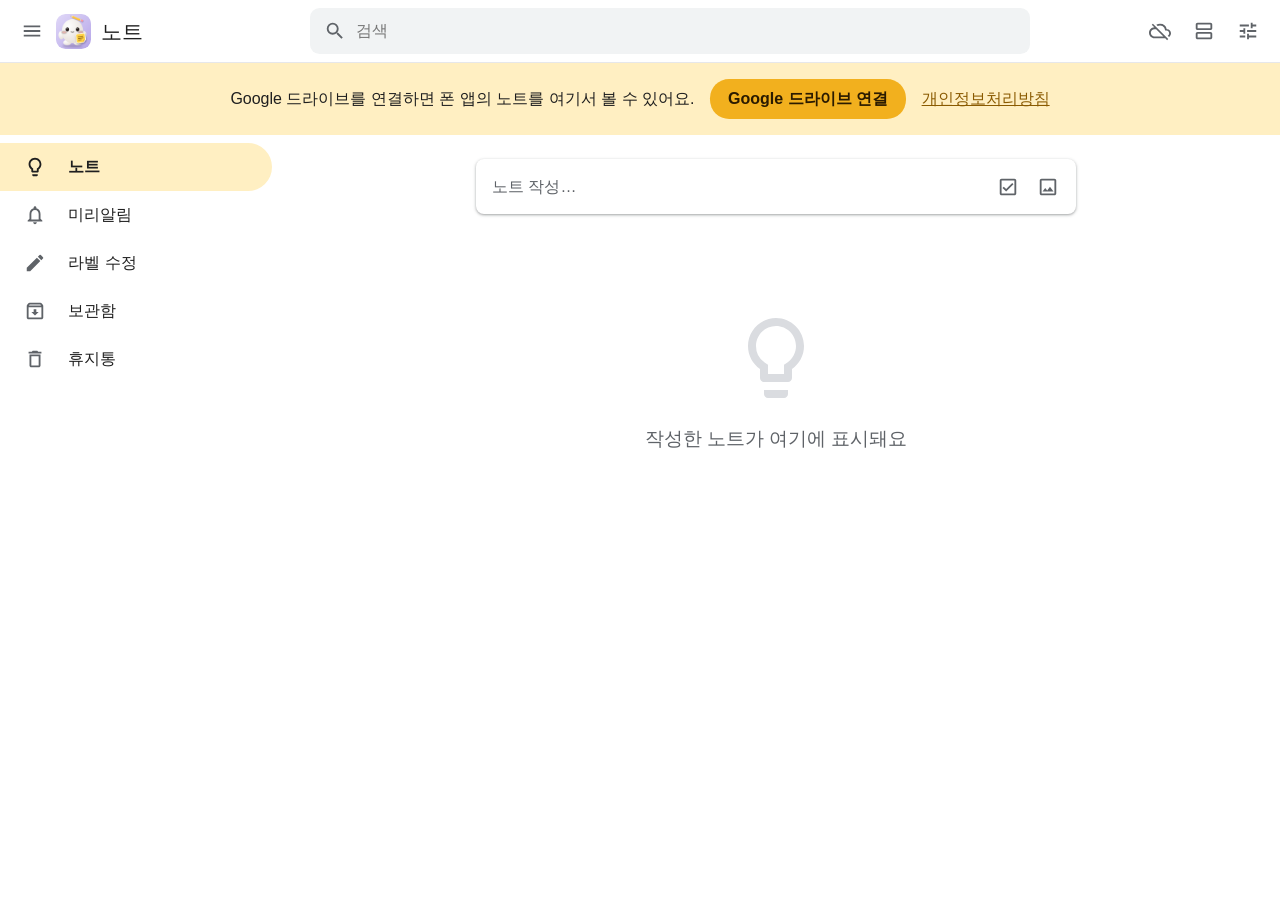
==== index.html @ cf8cc5d2 "웹 라벨 칩 × 버튼" ====
<!doctype html>
<html lang="ko">
  <head>
    <meta charset="utf-8" />
    <meta name="viewport" content="width=device-width, initial-scale=1" />
    <title>RiccoNote</title>
    <meta name="description" content="RiccoNote 웹 버전 — 폰 앱과 같은 노트를 PC 에서" />
    <link rel="icon" href="favicon.png" />
    <script type="module" crossorigin src="./assets/index-DwmAsapv.js"></script>
    <link rel="stylesheet" crossorigin href="./assets/index-DNqssK3m.css">
  </head>
  <body>
    <div id="root"></div>
  </body>
</html>
---- assets/index-DNqssK3m.css ----
:root,:root[data-theme=light]{--bg: #ffffff;--fg: #1f1f1f;--sub: #5f6368;--surface: #f1f3f4;--line: #dadce0;--line2: #e6e7ea;--primary: #8a5a00;--accent: #f2b01e;--sel: #ffefc2;--scrim: rgba(32, 33, 36, .55);--shadow: 0 1px 2px rgba(60,64,67,.3), 0 1px 3px 1px rgba(60,64,67,.15);color-scheme:light}:root[data-theme=dark]{--bg: #202124;--fg: #e8eaed;--sub: #9aa0a6;--surface: #2d2e31;--line: #5f6368;--line2: #3c4043;--primary: #ffc94a;--accent: #ffc94a;--sel: #41423f;--scrim: rgba(0, 0, 0, .6);--shadow: 0 1px 2px rgba(0,0,0,.6), 0 1px 3px 1px rgba(0,0,0,.3);color-scheme:dark}:root[data-theme=gray]{--bg: #2a2d32;--fg: #eceef1;--sub: #a3abb5;--surface: #34383e;--line: #555b63;--line2: #474c53;--primary: #ffc94a;--accent: #ffc94a;--sel: #3c4047;--scrim: rgba(0, 0, 0, .55);--shadow: 0 1px 2px rgba(0,0,0,.5), 0 1px 3px 1px rgba(0,0,0,.25);color-scheme:dark}*{box-sizing:border-box}html,body{margin:0;height:100%}body{background:var(--bg);color:var(--fg);font-family:-apple-system,Segoe UI,Malgun Gothic,Apple SD Gothic Neo,Noto Sans KR,sans-serif;font-size:1rem;line-height:1.5}button{font:inherit;color:inherit;background:none;border:0;cursor:pointer}input,textarea{font:inherit;color:inherit}a{color:var(--primary)}.icon-btn{width:2.5rem;height:2.5rem;border-radius:50%;display:inline-flex;align-items:center;justify-content:center;color:var(--sub);flex:none}.icon-btn:hover{background:color-mix(in srgb,var(--fg) 8%,transparent);color:var(--fg)}.icon-btn.active{color:var(--fg);background:color-mix(in srgb,var(--fg) 10%,transparent)}.icon-btn.warn{color:#d93025}.icon-btn.spin svg{animation:spin 1s linear infinite}@keyframes spin{to{transform:rotate(360deg)}}.text-btn{padding:.45rem .9rem;border-radius:6px;font-weight:600;font-size:.9rem;color:var(--fg)}.text-btn:hover{background:color-mix(in srgb,var(--fg) 8%,transparent)}.text-btn.danger{color:#d93025}.filled-btn{padding:.5rem 1.1rem;border-radius:1.2rem;font-weight:600;background:var(--accent);color:#2b1b00}.app{min-height:100%;display:flex;flex-direction:column}.top{position:sticky;top:0;z-index:20;display:flex;align-items:center;gap:.25rem;padding:.5rem .75rem;background:var(--bg);border-bottom:1px solid var(--line2)}.brand{display:flex;align-items:center;gap:.6rem;min-width:9rem;font-size:1.3rem;color:var(--fg)}.brand img{width:2.2rem;height:2.2rem;border-radius:.6rem}.search{flex:1;max-width:45rem;margin:0 auto;display:flex;align-items:center;gap:.5rem;background:var(--surface);border-radius:.6rem;padding:0 .5rem 0 .9rem;height:2.9rem;color:var(--sub)}.search input{flex:1;border:0;outline:0;background:none;font-size:1rem;color:var(--fg);min-width:0}.banner{display:flex;align-items:center;justify-content:center;gap:1rem;flex-wrap:wrap;padding:1rem;background:var(--sel);text-align:center}.banner.small{padding:.4rem 1rem;font-size:.9rem}.body{flex:1;display:flex}.nav{width:0;overflow:hidden;flex:none;padding-top:.5rem;transition:width .15s}.nav.open{width:17rem}.nav-item{display:flex;align-items:center;gap:1.4rem;width:100%;height:3rem;padding:0 1.5rem;border-radius:0 1.5rem 1.5rem 0;color:var(--fg);text-align:left;white-space:nowrap}.nav-item svg{color:var(--sub)}.nav-item span{overflow:hidden;text-overflow:ellipsis}.nav-item:hover{background:color-mix(in srgb,var(--fg) 6%,transparent)}.nav-item.on{background:var(--sel);font-weight:600}.nav-item.on svg{color:var(--fg)}.main{flex:1;min-width:0;padding:1.5rem 1rem 4rem}.composer{max-width:37.5rem;margin:0 auto 2rem;display:flex;align-items:center;padding:.25rem .5rem .25rem 0;border-radius:.5rem;box-shadow:var(--shadow);background:var(--bg)}.composer-text{flex:1;text-align:left;padding:.7rem 1rem;color:var(--sub);font-weight:500}.trash-bar{text-align:center;color:var(--sub);font-style:italic;margin-bottom:1.5rem;display:flex;align-items:center;justify-content:center;gap:1rem;flex-wrap:wrap}.empty{display:flex;flex-direction:column;align-items:center;color:var(--line);margin-top:6rem}.empty p{color:var(--sub);font-size:1.2rem}.section{max-width:100rem;margin:0 auto 1.5rem}.section-title{font-size:.72rem;font-weight:600;letter-spacing:.06em;color:var(--sub);margin:0 0 .6rem .4rem;text-transform:uppercase}.cols{display:flex;gap:1rem;align-items:flex-start;justify-content:center}.col{flex:0 1 15rem;min-width:0;display:flex;flex-direction:column;gap:1rem}.cols.single .col{flex-basis:37.5rem}.card{position:relative;border:1px solid var(--line);border-radius:.5rem;overflow:hidden;cursor:default;transition:box-shadow .15s;word-break:break-word}.card.colored{border-color:transparent}.card:hover{box-shadow:var(--shadow)}.card.dragging{opacity:.35}.card-in{padding:.75rem 1rem .5rem}.card-title{font-weight:600;font-size:1rem;margin-bottom:.3rem;display:-webkit-box;-webkit-line-clamp:2;-webkit-box-orient:vertical;overflow:hidden}.card-body{font-size:.9rem;white-space:pre-wrap;display:-webkit-box;-webkit-line-clamp:10;-webkit-box-orient:vertical;overflow:hidden}.card-body.muted{color:var(--sub)}.card-item{display:flex;gap:.4rem;align-items:flex-start;font-size:.9rem}.card-item svg{margin-top:.2rem;color:var(--sub)}.card-item.indent{padding-left:1.4rem}.card-item.done span{text-decoration:line-through;color:var(--sub)}.card-more{font-size:.8rem;color:var(--sub);margin-top:.2rem}.card-tools{display:flex;justify-content:flex-end;padding:0 .3rem .2rem;opacity:0;transition:opacity .15s}.card:hover .card-tools,.card:focus-within .card-tools{opacity:1}@media (hover: none){.card-tools{opacity:1}}.card-tools .icon-btn{width:2.1rem;height:2.1rem}.card-colors{position:absolute;left:.5rem;right:.5rem;bottom:2.6rem;z-index:5;background:var(--bg);border-radius:.5rem;box-shadow:var(--shadow);padding:.5rem}.chips{display:flex;flex-wrap:wrap;gap:.35rem;margin-top:.5rem}.chip{display:inline-flex;align-items:center;gap:.3rem;padding:.15rem .65rem;border-radius:1rem;font-size:.82rem;background:color-mix(in srgb,var(--fg) 8%,transparent);color:var(--fg)}.chip-text{padding:0;font-size:inherit}.chip-x{display:inline-flex;padding:0;margin-right:-.3rem;border-radius:50%;color:var(--sub)}.chip-x:hover{color:var(--fg);background:color-mix(in srgb,var(--fg) 12%,transparent)}.chip.small{font-size:.74rem;padding:.1rem .55rem}.chip.past{text-decoration:line-through;color:var(--sub)}.chip.sel{background:var(--accent);color:#2b1b00;font-weight:600}.photo-grid{display:flex;flex-direction:column;gap:2px}.photo-row{display:flex;gap:2px}.photo{flex:1;min-width:0;height:9rem;object-fit:cover;display:block;cursor:pointer}.photo-row:only-child .photo:only-child{height:auto;max-height:22rem}.photo-missing{display:flex;align-items:center;justify-content:center;background:var(--surface);color:var(--sub)}.viewer{position:fixed;top:0;right:0;bottom:0;left:0;z-index:60;background:#000000eb;display:flex;align-items:center;justify-content:center;color:#fff}.viewer-bar{position:absolute;top:0;left:0;right:0;display:flex;align-items:center;padding:.5rem 1rem;gap:.5rem}.viewer .icon-btn{color:#fff}.viewer-img{max-width:92vw;max-height:86vh;object-fit:contain}.viewer-prev,.viewer-next{position:absolute;top:50%}.viewer-prev{left:1rem}.viewer-next{right:1rem}.scrim{position:fixed;top:0;right:0;bottom:0;left:0;z-index:40;background:var(--scrim);display:flex;align-items:flex-start;justify-content:center;padding:6vh 1rem 1rem;overflow-y:auto}.editor{position:relative;width:100%;max-width:37.5rem;border-radius:.5rem;box-shadow:0 4px 24px #00000059;display:flex;flex-direction:column;max-height:88vh;border:1px solid var(--line2)}.editor-scroll{overflow-y:auto;padding-bottom:.5rem}.editor-head{display:flex;align-items:flex-start;padding:.6rem .5rem 0 1rem}.title-input,.body-input,.item-text{width:100%;border:0;outline:0;background:none;resize:none;overflow:hidden;display:block;padding:0}.title-input{font-size:1.35rem;font-weight:500;padding:.45rem 0}.body-input{padding:.2rem 1rem;min-height:3rem;font-size:1rem}.items{padding:0 .5rem}.item{display:flex;align-items:flex-start;gap:.5rem;padding:.15rem 0 .15rem .5rem;border-top:1px solid transparent;border-bottom:1px solid transparent}.item:focus-within{border-color:var(--line2)}.item.indent{padding-left:2.2rem}.item input[type=checkbox]{margin-top:.35rem;width:1.05rem;height:1.05rem;accent-color:var(--sub);flex:none}.item.done .item-text{text-decoration:line-through;color:var(--sub)}.item .item-btn{opacity:0;width:2rem;height:2rem}.item:hover .item-btn,.item:focus-within .item-btn{opacity:1}.add-item,.done-toggle{display:flex;align-items:center;gap:.6rem;padding:.45rem .5rem;color:var(--sub)}.editor .chips{padding:0 1rem}.edited{text-align:right;font-size:.78rem;color:var(--sub);padding:.4rem 1rem 0}.editor-bar{display:flex;align-items:center;flex-wrap:wrap;padding:.25rem .5rem;gap:.1rem}.color-pop{padding:.6rem 1rem;border-top:1px solid var(--line2)}.menu-wrap{position:relative}.menu{position:absolute;bottom:2.6rem;left:0;z-index:10;min-width:11rem;padding:.4rem 0;border-radius:.4rem;background:var(--bg);box-shadow:0 2px 10px #0000004d;display:flex;flex-direction:column}.menu button{text-align:left;padding:.5rem 1rem;font-size:.92rem}.menu button:hover{background:color-mix(in srgb,var(--fg) 8%,transparent)}.color-row{display:flex;flex-wrap:wrap;gap:.45rem}.swatch{width:2rem;height:2rem;border-radius:50%;border:1px solid var(--line);display:inline-flex;align-items:center;justify-content:center;color:var(--fg)}.swatch.sel{border:2px solid var(--primary)}.swatch:hover{border-color:var(--fg)}.dialog{width:100%;max-width:26rem;background:var(--bg);border-radius:.8rem;box-shadow:0 6px 30px #00000059;padding:1.2rem 1.2rem .6rem;margin-top:4vh;display:flex;flex-direction:column;max-height:86vh}.dialog.wide{max-width:34rem}.dialog h2{margin:0 0 .8rem;font-size:1.2rem;font-weight:600}.dialog h3{margin:1.1rem 0 .3rem;font-size:.85rem;color:var(--primary)}.dialog-body{overflow-y:auto;display:flex;flex-direction:column;gap:.2rem}.dialog-actions{display:flex;align-items:center;gap:.3rem;padding-top:.6rem}.hint{color:var(--sub);font-size:.88rem;margin:.1rem 0 .5rem}.row-btn{display:flex;align-items:center;gap:.6rem;justify-content:space-between;text-align:left;padding:.6rem .4rem;border-radius:.4rem}.row-btn span{color:var(--sub);font-size:.88rem}.row-btn:hover{background:color-mix(in srgb,var(--fg) 7%,transparent)}.row-custom{display:flex;gap:.4rem;align-items:center;padding:.4rem 0}.row-custom input{flex:1;padding:.4rem;border:1px solid var(--line);border-radius:.4rem;background:var(--bg)}.field{width:100%;padding:.5rem .6rem;border:1px solid var(--line);border-radius:.4rem;background:var(--bg);outline:0}.field:focus{border-color:var(--primary)}.check-row{display:flex;align-items:center;gap:.7rem;padding:.35rem .2rem;cursor:pointer}.check-row input{width:1.05rem;height:1.05rem;accent-color:var(--primary)}.label-edit{display:flex;align-items:center;gap:.3rem;padding:.15rem 0;color:var(--sub)}@media (max-width: 800px){.brand span{display:none}.brand{min-width:0}.nav.open{position:fixed;top:3.9rem;bottom:0;left:0;z-index:30;background:var(--bg);box-shadow:var(--shadow)}.main{padding:1rem .5rem 4rem}.cols,.col{gap:.6rem}.scrim{padding:0}.editor{max-height:100vh;height:100%;border-radius:0;max-width:none}}
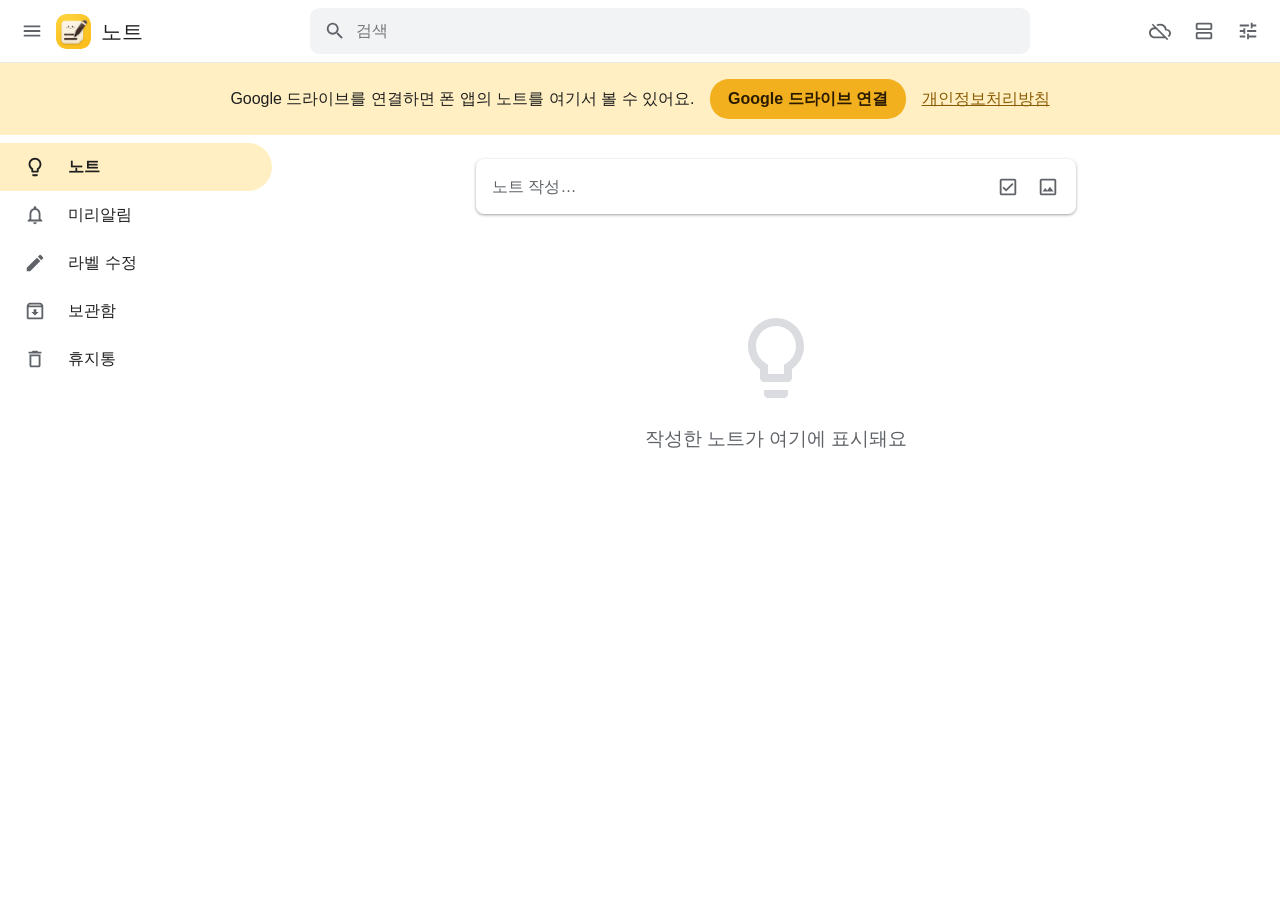
==== commit ec5f8a28: "웹 새 앱 아이콘 및 파비콘 업데이트" ====
--- a/index.html
+++ b/index.html
@@ -5,9 +5,9 @@
     <meta name="viewport" content="width=device-width, initial-scale=1" />
     <title>RiccoNote</title>
     <meta name="description" content="RiccoNote 웹 버전 — 폰 앱과 같은 노트를 PC 에서" />
-    <link rel="icon" href="favicon.png" />
-    <script type="module" crossorigin src="./assets/index-DwmAsapv.js"></script>
-    <link rel="stylesheet" crossorigin href="./assets/index-DNqssK3m.css">
+    <link rel="icon" href="favicon.png?v=cdf46eb04e98" />
+    <script type="module" crossorigin src="./assets/index-Bhr48B53.js"></script>
+    <link rel="stylesheet" crossorigin href="./assets/index-Bnz3eocQ.css">
   </head>
   <body>
     <div id="root"></div>
--- a/assets/index-Bnz3eocQ.css
+++ b/assets/index-Bnz3eocQ.css
@@ -0,0 +1 @@
+:root,:root[data-theme=light]{--bg: #ffffff;--fg: #1f1f1f;--sub: #5f6368;--surface: #f1f3f4;--line: #dadce0;--line2: #e6e7ea;--primary: #8a5a00;--accent: #f2b01e;--sel: #ffefc2;--scrim: rgba(32, 33, 36, .55);--shadow: 0 1px 2px rgba(60,64,67,.3), 0 1px 3px 1px rgba(60,64,67,.15);color-scheme:light}:root[data-theme=dark]{--bg: #202124;--fg: #e8eaed;--sub: #9aa0a6;--surface: #2d2e31;--line: #5f6368;--line2: #3c4043;--primary: #ffc94a;--accent: #ffc94a;--sel: #41423f;--scrim: rgba(0, 0, 0, .6);--shadow: 0 1px 2px rgba(0,0,0,.6), 0 1px 3px 1px rgba(0,0,0,.3);color-scheme:dark}:root[data-theme=gray]{--bg: #2a2d32;--fg: #eceef1;--sub: #a3abb5;--surface: #34383e;--line: #555b63;--line2: #474c53;--primary: #ffc94a;--accent: #ffc94a;--sel: #3c4047;--scrim: rgba(0, 0, 0, .55);--shadow: 0 1px 2px rgba(0,0,0,.5), 0 1px 3px 1px rgba(0,0,0,.25);color-scheme:dark}*{box-sizing:border-box}html,body{margin:0;height:100%}body{background:var(--bg);color:var(--fg);font-family:-apple-system,Segoe UI,Malgun Gothic,Apple SD Gothic Neo,Noto Sans KR,sans-serif;font-size:1rem;line-height:1.5}button{font:inherit;color:inherit;background:none;border:0;cursor:pointer}input,textarea{font:inherit;color:inherit}a{color:var(--primary)}.icon-btn{width:2.5rem;height:2.5rem;border-radius:50%;display:inline-flex;align-items:center;justify-content:center;color:var(--sub);flex:none}.icon-btn:hover{background:color-mix(in srgb,var(--fg) 8%,transparent);color:var(--fg)}.icon-btn.active{color:var(--fg);background:color-mix(in srgb,var(--fg) 10%,transparent)}.icon-btn.warn{color:#d93025}.icon-btn.spin svg{animation:spin 1s linear infinite}@keyframes spin{to{transform:rotate(360deg)}}.text-btn{padding:.45rem .9rem;border-radius:6px;font-weight:600;font-size:.9rem;color:var(--fg)}.text-btn:hover{background:color-mix(in srgb,var(--fg) 8%,transparent)}.text-btn.danger{color:#d93025}.filled-btn{padding:.5rem 1.1rem;border-radius:1.2rem;font-weight:600;background:var(--accent);color:#2b1b00}.app{min-height:100%;display:flex;flex-direction:column}.top{position:sticky;top:0;z-index:20;display:flex;align-items:center;gap:.25rem;padding:.5rem .75rem;background:var(--bg);border-bottom:1px solid var(--line2)}.brand{display:flex;align-items:center;gap:.6rem;min-width:9rem;font-size:1.3rem;color:var(--fg)}.brand img{width:2.2rem;height:2.2rem;border-radius:.6rem}.search{flex:1;max-width:45rem;margin:0 auto;display:flex;align-items:center;gap:.5rem;background:var(--surface);border-radius:.6rem;padding:0 .5rem 0 .9rem;height:2.9rem;color:var(--sub)}.search input{flex:1;border:0;outline:0;background:none;font-size:1rem;color:var(--fg);min-width:0}.banner{display:flex;align-items:center;justify-content:center;gap:1rem;flex-wrap:wrap;padding:1rem;background:var(--sel);text-align:center}.banner.small{padding:.4rem 1rem;font-size:.9rem}.body{flex:1;display:flex}.nav{width:0;overflow:hidden;flex:none;padding-top:.5rem;transition:width .15s}.nav.open{width:17rem}.nav-item{display:flex;align-items:center;gap:1.4rem;width:100%;height:3rem;padding:0 1.5rem;border-radius:0 1.5rem 1.5rem 0;color:var(--fg);text-align:left;white-space:nowrap}.nav-item svg{color:var(--sub)}.nav-item span{overflow:hidden;text-overflow:ellipsis}.nav-item:hover{background:color-mix(in srgb,var(--fg) 6%,transparent)}.nav-item.on{background:var(--sel);font-weight:600}.nav-item.on svg{color:var(--fg)}.main{flex:1;min-width:0;padding:1.5rem 1rem 4rem}.composer{max-width:37.5rem;margin:0 auto 2rem;display:flex;align-items:center;padding:.25rem .5rem .25rem 0;border-radius:.5rem;box-shadow:var(--shadow);background:var(--bg)}.composer-text{flex:1;text-align:left;padding:.7rem 1rem;color:var(--sub);font-weight:500}.trash-bar{text-align:center;color:var(--sub);font-style:italic;margin-bottom:1.5rem;display:flex;align-items:center;justify-content:center;gap:1rem;flex-wrap:wrap}.empty{display:flex;flex-direction:column;align-items:center;color:var(--line);margin-top:6rem}.empty p{color:var(--sub);font-size:1.2rem}.section{max-width:100rem;margin:0 auto 1.5rem}.section-title{font-size:.72rem;font-weight:600;letter-spacing:.06em;color:var(--sub);margin:0 0 .6rem .4rem;text-transform:uppercase}.cols{display:flex;gap:1rem;align-items:flex-start;justify-content:center}.col{flex:0 1 15rem;min-width:0;display:flex;flex-direction:column;gap:1rem}.cols.single .col{flex-basis:37.5rem}.card{position:relative;border:1px solid var(--line);border-radius:.5rem;overflow:hidden;cursor:default;transition:box-shadow .15s;word-break:break-word}.card.colored{border-color:transparent}.card:hover{box-shadow:var(--shadow)}.card.dragging{opacity:.35}.card-in{padding:.75rem 1rem .5rem}.card-title{font-weight:600;font-size:1rem;margin-bottom:.3rem;display:-webkit-box;-webkit-line-clamp:2;-webkit-box-orient:vertical;overflow:hidden}.card-body{font-size:.9rem;white-space:pre-wrap;display:-webkit-box;-webkit-line-clamp:10;-webkit-box-orient:vertical;overflow:hidden}.card-body.muted{color:var(--sub)}.card-item{display:flex;gap:.4rem;align-items:flex-start;font-size:.9rem}.card-item svg{margin-top:.2rem;color:var(--sub)}.card-item.indent{padding-left:1.4rem}.card-item.done span{text-decoration:line-through;color:var(--sub)}.card-more{font-size:.8rem;color:var(--sub);margin-top:.2rem}.card-tools{display:flex;justify-content:flex-end;padding:0 .3rem .2rem;opacity:0;transition:opacity .15s}.card:hover .card-tools,.card:focus-within .card-tools{opacity:1}@media (hover: none){.card-tools{opacity:1}}.card-tools .icon-btn{width:2.1rem;height:2.1rem}.card-colors{position:absolute;left:.5rem;right:.5rem;bottom:2.6rem;z-index:5;background:var(--bg);border-radius:.5rem;box-shadow:var(--shadow);padding:.5rem}.chips{display:flex;flex-wrap:wrap;gap:.35rem;margin-top:.5rem}.card-in>.chips:not(:empty){margin-top:1.35rem}.chip{display:inline-flex;align-items:center;gap:.3rem;padding:.15rem .65rem;border-radius:1rem;font-size:.82rem;background:color-mix(in srgb,var(--fg) 8%,transparent);color:var(--fg)}.chip-text{padding:0;font-size:inherit}.chip-x{display:inline-flex;padding:.1rem;margin:0 -.35rem 0 .1rem;border-radius:50%;color:var(--sub);opacity:.45}.chip-x:hover,.chip-x:focus-visible{opacity:1;color:var(--fg);background:color-mix(in srgb,var(--fg) 12%,transparent)}.chip.small{font-size:.74rem;padding:.1rem .55rem}.chip.past{text-decoration:line-through;color:var(--sub)}.chip.sel{background:var(--accent);color:#2b1b00;font-weight:600}.photo-grid{display:flex;flex-direction:column;gap:2px}.photo-row{display:flex;gap:2px}.photo{flex:1;min-width:0;height:9rem;object-fit:cover;display:block;cursor:pointer}.photo-row:only-child .photo:only-child{height:auto;max-height:22rem}.photo-missing{display:flex;align-items:center;justify-content:center;background:var(--surface);color:var(--sub)}.viewer{position:fixed;top:0;right:0;bottom:0;left:0;z-index:60;background:#000000eb;display:flex;align-items:center;justify-content:center;color:#fff}.viewer-bar{position:absolute;top:0;left:0;right:0;display:flex;align-items:center;padding:.5rem 1rem;gap:.5rem}.viewer .icon-btn{color:#fff}.viewer-img{max-width:92vw;max-height:86vh;object-fit:contain}.viewer-prev,.viewer-next{position:absolute;top:50%}.viewer-prev{left:1rem}.viewer-next{right:1rem}.scrim{position:fixed;top:0;right:0;bottom:0;left:0;z-index:40;background:var(--scrim);display:flex;align-items:flex-start;justify-content:center;padding:6vh 1rem 1rem;overflow-y:auto}.editor{position:relative;width:100%;max-width:37.5rem;border-radius:.5rem;box-shadow:0 4px 24px #00000059;display:flex;flex-direction:column;max-height:88vh;border:1px solid var(--line2)}.editor-scroll{overflow-y:auto;padding-bottom:.5rem}.editor-head{display:flex;align-items:flex-start;padding:.6rem .5rem 0 1rem}.title-input,.body-input,.item-text{width:100%;border:0;outline:0;background:none;resize:none;overflow:hidden;display:block;padding:0}.title-input{font-size:1.35rem;font-weight:500;padding:.45rem 0}.body-input{padding:.2rem 1rem;min-height:3rem;font-size:1rem}.items{padding:0 .5rem}.item{display:flex;align-items:flex-start;gap:.5rem;padding:.15rem 0 .15rem .5rem;border-top:1px solid transparent;border-bottom:1px solid transparent}.item:focus-within{border-color:var(--line2)}.item.indent{padding-left:2.2rem}.item input[type=checkbox]{margin-top:.35rem;width:1.05rem;height:1.05rem;accent-color:var(--sub);flex:none}.item.done .item-text{text-decoration:line-through;color:var(--sub)}.item .item-btn{opacity:0;width:2rem;height:2rem}.item:hover .item-btn,.item:focus-within .item-btn{opacity:1}.add-item,.done-toggle{display:flex;align-items:center;gap:.6rem;padding:.45rem .5rem;color:var(--sub)}.editor .chips{padding:0 1rem}.edited{text-align:right;font-size:.78rem;color:var(--sub);padding:.4rem 1rem 0}.editor-bar{display:flex;align-items:center;flex-wrap:wrap;padding:.25rem .5rem;gap:.1rem}.color-pop{padding:.6rem 1rem;border-top:1px solid var(--line2)}.menu-wrap{position:relative}.menu{position:absolute;bottom:2.6rem;left:0;z-index:10;min-width:11rem;padding:.4rem 0;border-radius:.4rem;background:var(--bg);box-shadow:0 2px 10px #0000004d;display:flex;flex-direction:column}.menu button{text-align:left;padding:.5rem 1rem;font-size:.92rem}.menu button:hover{background:color-mix(in srgb,var(--fg) 8%,transparent)}.color-row{display:flex;flex-wrap:wrap;gap:.45rem}.swatch{width:2rem;height:2rem;border-radius:50%;border:1px solid var(--line);display:inline-flex;align-items:center;justify-content:center;color:var(--fg)}.swatch.sel{border:2px solid var(--primary)}.swatch:hover{border-color:var(--fg)}.dialog{width:100%;max-width:26rem;background:var(--bg);border-radius:.8rem;box-shadow:0 6px 30px #00000059;padding:1.2rem 1.2rem .6rem;margin-top:4vh;display:flex;flex-direction:column;max-height:86vh}.dialog.wide{max-width:34rem}.dialog h2{margin:0 0 .8rem;font-size:1.2rem;font-weight:600}.dialog h3{margin:1.1rem 0 .3rem;font-size:.85rem;color:var(--primary)}.dialog-body{overflow-y:auto;display:flex;flex-direction:column;gap:.2rem}.dialog-actions{display:flex;align-items:center;gap:.3rem;padding-top:.6rem}.hint{color:var(--sub);font-size:.88rem;margin:.1rem 0 .5rem}.row-btn{display:flex;align-items:center;gap:.6rem;justify-content:space-between;text-align:left;padding:.6rem .4rem;border-radius:.4rem}.row-btn span{color:var(--sub);font-size:.88rem}.row-btn:hover{background:color-mix(in srgb,var(--fg) 7%,transparent)}.row-custom{display:flex;gap:.4rem;align-items:center;padding:.4rem 0}.row-custom input{flex:1;padding:.4rem;border:1px solid var(--line);border-radius:.4rem;background:var(--bg)}.field{width:100%;padding:.5rem .6rem;border:1px solid var(--line);border-radius:.4rem;background:var(--bg);outline:0}.field:focus{border-color:var(--primary)}.check-row{display:flex;align-items:center;gap:.7rem;padding:.35rem .2rem;cursor:pointer}.check-row input{width:1.05rem;height:1.05rem;accent-color:var(--primary)}.label-edit{display:flex;align-items:center;gap:.3rem;padding:.15rem 0;color:var(--sub)}@media (max-width: 800px){.brand span{display:none}.brand{min-width:0}.nav.open{position:fixed;top:3.9rem;bottom:0;left:0;z-index:30;background:var(--bg);box-shadow:var(--shadow)}.main{padding:1rem .5rem 4rem}.cols,.col{gap:.6rem}.scrim{padding:0}.editor{max-height:100vh;height:100%;border-radius:0;max-width:none}}
